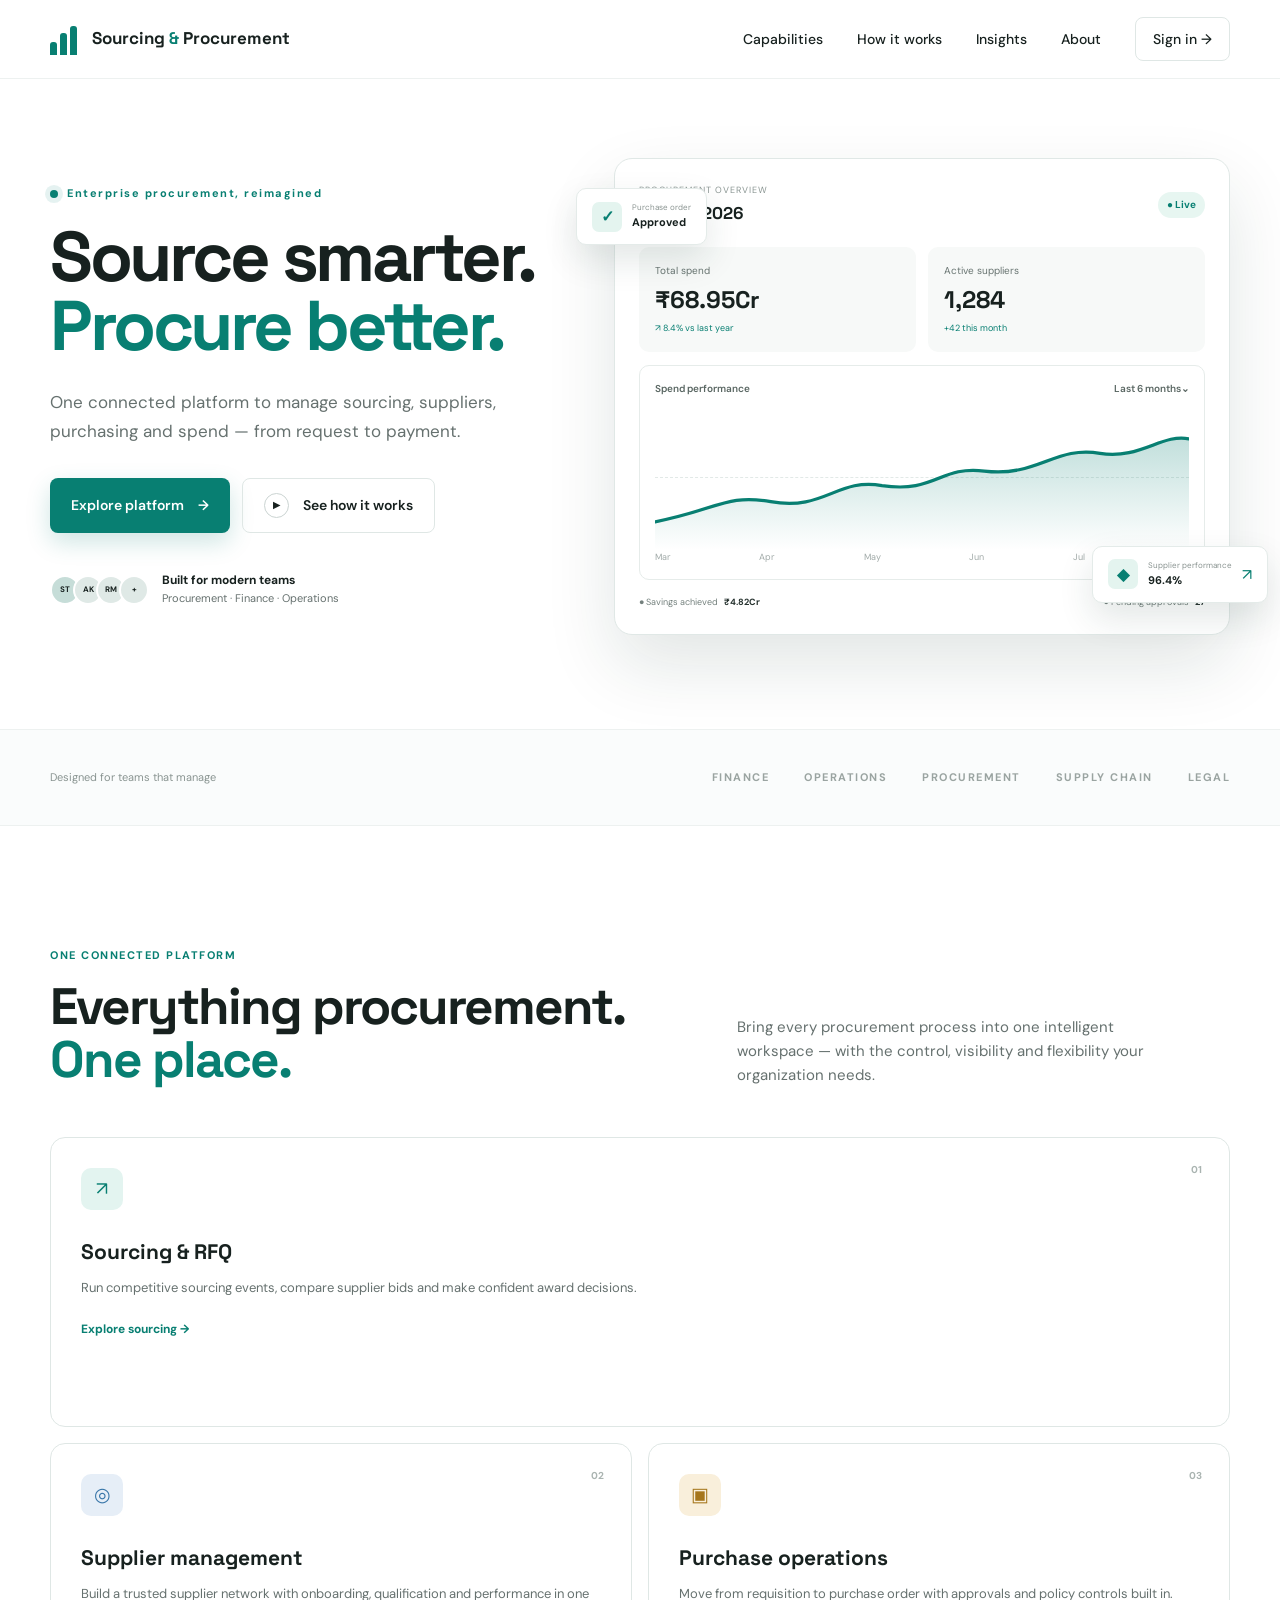
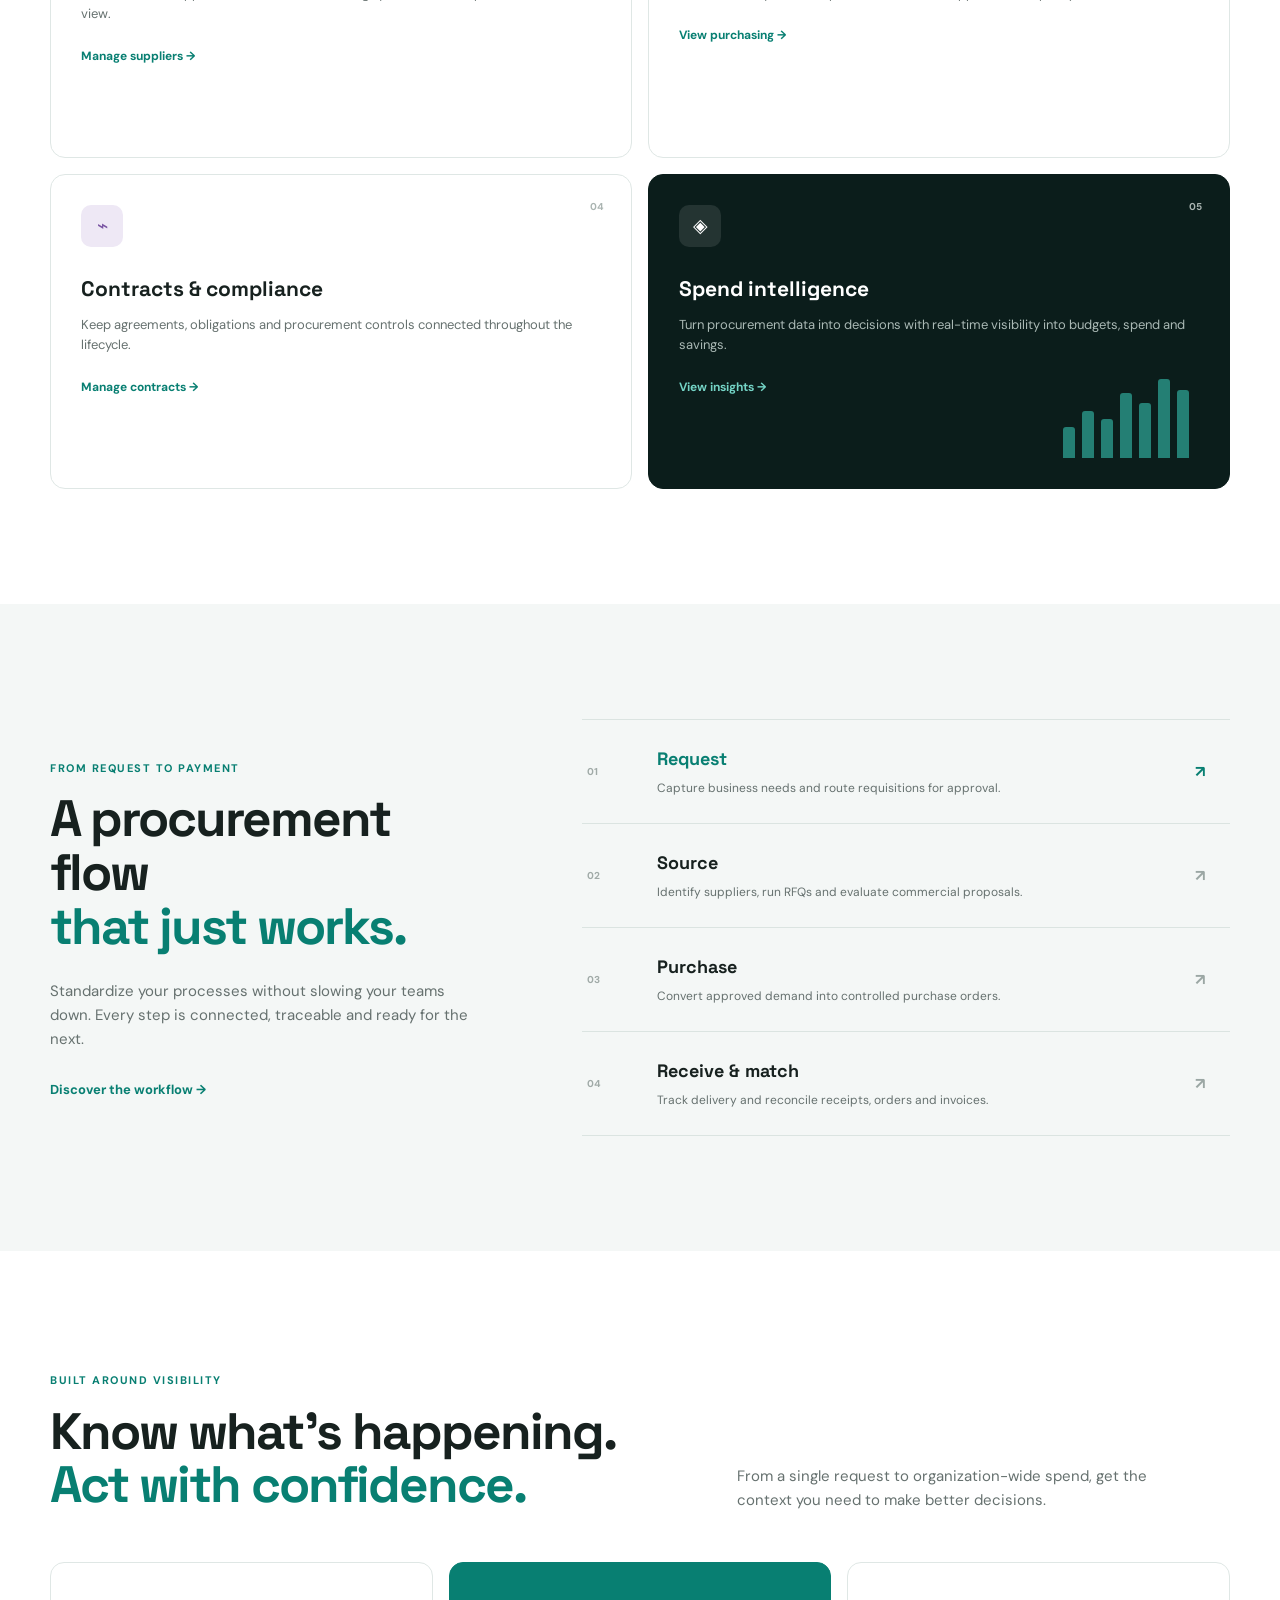
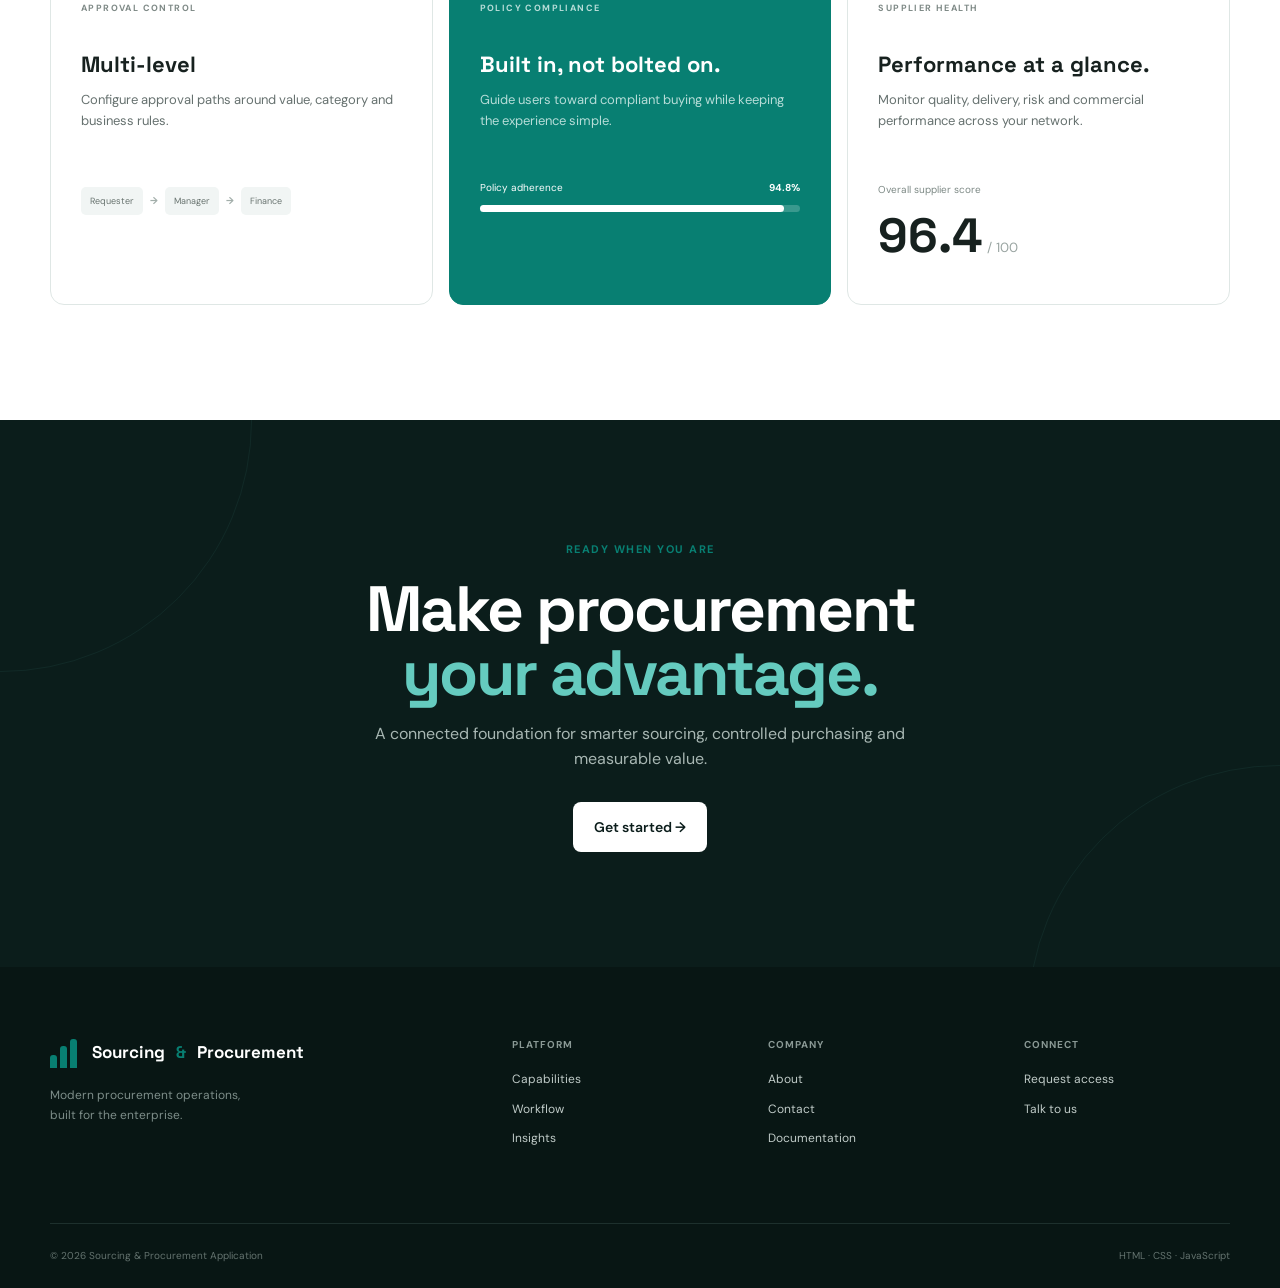
==== spo-ui/index.html @ 941aa585 "Added frontend" ====
<!DOCTYPE html>
<html lang="en">
<head>
    <meta charset="UTF-8">
    <meta name="viewport" content="width=device-width, initial-scale=1.0">

    <meta name="description"
          content="Sourcing & Procurement Application - Modern enterprise procurement platform">

    <title>Sourcing & Procurement</title>

    <link rel="preconnect" href="https://fonts.googleapis.com">
    <link rel="preconnect" href="https://fonts.gstatic.com" crossorigin>

    <link
        href="https://fonts.googleapis.com/css2?family=DM+Sans:wght@400;500;600;700&family=Space+Grotesk:wght@500;600;700&display=swap"
        rel="stylesheet"
    >

    <link rel="stylesheet" href="css/style.css">
</head>

<body>

<div class="page">

    <!-- ================= HEADER ================= -->

    <header class="header">

        <nav class="navbar container">

            <a href="#" class="logo">
                <span class="logo-icon">
                    <span></span>
                    <span></span>
                    <span></span>
                </span>

                <span>
                    Sourcing
                    <strong>&amp;</strong>
                    Procurement
                </span>
            </a>

            <button
                class="menu-toggle"
                id="menuToggle"
                aria-label="Toggle navigation"
            >
                ☰
            </button>

            <div class="nav-links" id="navLinks">

                <a href="#capabilities">Capabilities</a>

                <a href="#workflow">How it works</a>

                <a href="#insights">Insights</a>

                <a href="#about">About</a>

                <a href="#login" class="nav-button">
                    Sign in →
                </a>

            </div>

        </nav>

    </header>


    <!-- ================= HERO ================= -->

    <main>

        <section class="hero container">

            <div class="hero-content">

                <div class="eyebrow">
                    <span class="pulse"></span>

                    Enterprise procurement, reimagined
                </div>

                <h1>
                    Source smarter.
                    <br>

                    <span>Procure better.</span>
                </h1>

                <p>
                    One connected platform to manage sourcing,
                    suppliers, purchasing and spend —
                    from request to payment.
                </p>

                <div class="hero-actions">

                    <a href="#capabilities" class="button primary">
                        Explore platform
                        <span>→</span>
                    </a>

                    <a href="#workflow" class="button secondary">
                        <span class="play">▶</span>
                        See how it works
                    </a>

                </div>

                <div class="hero-proof">

                    <div class="avatars">

                        <span>ST</span>
                        <span>AK</span>
                        <span>RM</span>
                        <span>+</span>

                    </div>

                    <div>
                        <strong>Built for modern teams</strong>

                        <small>
                            Procurement · Finance · Operations
                        </small>
                    </div>

                </div>

            </div>


            <!-- Dashboard Preview -->

            <div class="dashboard-wrapper">

                <div class="dashboard">

                    <div class="dashboard-header">

                        <div>

                            <small>PROCUREMENT OVERVIEW</small>

                            <h3>August 2026</h3>

                        </div>

                        <span class="live">
                            ● Live
                        </span>

                    </div>


                    <div class="metrics">

                        <div class="metric">

                            <span>Total spend</span>

                            <strong>₹68.95Cr</strong>

                            <small class="positive">
                                ↗ 8.4% vs last year
                            </small>

                        </div>


                        <div class="metric">

                            <span>Active suppliers</span>

                            <strong>1,284</strong>

                            <small class="positive">
                                +42 this month
                            </small>

                        </div>

                    </div>


                    <div class="chart-card">

                        <div class="chart-header">

                            <span>
                                Spend performance
                            </span>

                            <span>
                                Last 6 months⌄
                            </span>

                        </div>

                        <div class="chart">

                            <div class="chart-line"></div>

                            <svg
                                viewBox="0 0 600 180"
                                preserveAspectRatio="none"
                            >

                                <defs>

                                    <linearGradient
                                        id="chartGradient"
                                        x1="0"
                                        y1="0"
                                        x2="0"
                                        y2="1"
                                    >

                                        <stop
                                            offset="0%"
                                            stop-color="#087f72"
                                            stop-opacity=".25"
                                        />

                                        <stop
                                            offset="100%"
                                            stop-color="#087f72"
                                            stop-opacity="0"
                                        />

                                    </linearGradient>

                                </defs>


                                <path
                                    d="M0 145
                                       C70 130 80 110 130 120
                                       C190 132 205 90 255 100
                                       C315 110 320 75 370 82
                                       C430 90 450 50 500 60
                                       C545 68 570 35 600 42
                                       L600 180
                                       L0 180 Z"
                                    fill="url(#chartGradient)"
                                />

                                <path
                                    d="M0 145
                                       C70 130 80 110 130 120
                                       C190 132 205 90 255 100
                                       C315 110 320 75 370 82
                                       C430 90 450 50 500 60
                                       C545 68 570 35 600 42"
                                    fill="none"
                                    stroke="#087f72"
                                    stroke-width="4"
                                    stroke-linecap="round"
                                />

                            </svg>

                        </div>


                        <div class="chart-labels">

                            <span>Mar</span>
                            <span>Apr</span>
                            <span>May</span>
                            <span>Jun</span>
                            <span>Jul</span>
                            <span>Aug</span>

                        </div>

                    </div>


                    <div class="dashboard-footer">

                        <span>
                            ● Savings achieved
                            <strong>₹4.82Cr</strong>
                        </span>

                        <span>
                            ● Pending approvals
                            <strong>27</strong>
                        </span>

                    </div>

                </div>


                <div class="floating-card approval">

                    <span class="floating-icon">✓</span>

                    <div>

                        <small>Purchase order</small>

                        <strong>Approved</strong>

                    </div>

                </div>


                <div class="floating-card supplier">

                    <span class="floating-icon">◆</span>

                    <div>

                        <small>Supplier performance</small>

                        <strong>96.4%</strong>

                    </div>

                    <span class="trend">↗</span>

                </div>

            </div>

        </section>


        <!-- ================= TRUST ================= -->

        <section class="trust-section">

            <div class="container trust">

                <span>Designed for teams that manage</span>

                <div>

                    <strong>FINANCE</strong>

                    <strong>OPERATIONS</strong>

                    <strong>PROCUREMENT</strong>

                    <strong>SUPPLY CHAIN</strong>

                    <strong>LEGAL</strong>

                </div>

            </div>

        </section>


        <!-- ================= CAPABILITIES ================= -->

        <section
            class="section container"
            id="capabilities"
        >

            <div class="section-heading">

                <div>

                    <small>ONE CONNECTED PLATFORM</small>

                    <h2>
                        Everything procurement.
                        <br>

                        <span>One place.</span>
                    </h2>

                </div>

                <p>
                    Bring every procurement process into one
                    intelligent workspace — with the control,
                    visibility and flexibility your organization needs.
                </p>

            </div>


            <div class="capability-grid">


                <article class="capability-card large">

                    <span class="card-number">01</span>

                    <div class="feature-icon teal">
                        ↗
                    </div>

                    <h3>Sourcing &amp; RFQ</h3>

                    <p>
                        Run competitive sourcing events,
                        compare supplier bids and make
                        confident award decisions.
                    </p>

                    <a href="#">
                        Explore sourcing →
                    </a>

                </article>


                <article class="capability-card">

                    <span class="card-number">02</span>

                    <div class="feature-icon blue">
                        ◎
                    </div>

                    <h3>Supplier management</h3>

                    <p>
                        Build a trusted supplier network with
                        onboarding, qualification and performance
                        in one view.
                    </p>

                    <a href="#">
                        Manage suppliers →
                    </a>

                </article>


                <article class="capability-card">

                    <span class="card-number">03</span>

                    <div class="feature-icon gold">
                        ▣
                    </div>

                    <h3>Purchase operations</h3>

                    <p>
                        Move from requisition to purchase order
                        with approvals and policy controls built in.
                    </p>

                    <a href="#">
                        View purchasing →
                    </a>

                </article>


                <article class="capability-card">

                    <span class="card-number">04</span>

                    <div class="feature-icon purple">
                        ⌁
                    </div>

                    <h3>Contracts &amp; compliance</h3>

                    <p>
                        Keep agreements, obligations and
                        procurement controls connected throughout
                        the lifecycle.
                    </p>

                    <a href="#">
                        Manage contracts →
                    </a>

                </article>


                <article class="capability-card dark">

                    <span class="card-number">05</span>

                    <div class="feature-icon white">
                        ◈
                    </div>

                    <h3>Spend intelligence</h3>

                    <p>
                        Turn procurement data into decisions with
                        real-time visibility into budgets, spend
                        and savings.
                    </p>

                    <a href="#">
                        View insights →
                    </a>

                    <div class="bars">

                        <span></span>
                        <span></span>
                        <span></span>
                        <span></span>
                        <span></span>
                        <span></span>
                        <span></span>

                    </div>

                </article>

            </div>

        </section>


        <!-- ================= WORKFLOW ================= -->

        <section
            class="workflow"
            id="workflow"
        >

            <div class="container workflow-grid">

                <div>

                    <small>FROM REQUEST TO PAYMENT</small>

                    <h2>
                        A procurement flow
                        <br>

                        <span>that just works.</span>
                    </h2>

                    <p>
                        Standardize your processes without slowing
                        your teams down. Every step is connected,
                        traceable and ready for the next.
                    </p>

                    <a href="#" class="text-link">
                        Discover the workflow →
                    </a>

                </div>


                <div class="steps">

                    <div class="step active">

                        <span>01</span>

                        <div>

                            <strong>Request</strong>

                            <p>
                                Capture business needs and route
                                requisitions for approval.
                            </p>

                        </div>

                        <b>↗</b>

                    </div>


                    <div class="step">

                        <span>02</span>

                        <div>

                            <strong>Source</strong>

                            <p>
                                Identify suppliers, run RFQs and
                                evaluate commercial proposals.
                            </p>

                        </div>

                        <b>↗</b>

                    </div>


                    <div class="step">

                        <span>03</span>

                        <div>

                            <strong>Purchase</strong>

                            <p>
                                Convert approved demand into
                                controlled purchase orders.
                            </p>

                        </div>

                        <b>↗</b>

                    </div>


                    <div class="step">

                        <span>04</span>

                        <div>

                            <strong>Receive &amp; match</strong>

                            <p>
                                Track delivery and reconcile
                                receipts, orders and invoices.
                            </p>

                        </div>

                        <b>↗</b>

                    </div>

                </div>

            </div>

        </section>


        <!-- ================= INSIGHTS ================= -->

        <section
            class="section container"
            id="insights"
        >

            <div class="section-heading">

                <div>

                    <small>BUILT AROUND VISIBILITY</small>

                    <h2>
                        Know what's happening.
                        <br>

                        <span>Act with confidence.</span>
                    </h2>

                </div>

                <p>
                    From a single request to organization-wide
                    spend, get the context you need to make
                    better decisions.
                </p>

            </div>


            <div class="insight-grid">

                <article class="insight-card">

                    <small>APPROVAL CONTROL</small>

                    <h3>Multi-level</h3>

                    <p>
                        Configure approval paths around value,
                        category and business rules.
                    </p>

                    <div class="approval-flow">

                        <span>Requester</span>
                        <b>→</b>
                        <span>Manager</span>
                        <b>→</b>
                        <span>Finance</span>

                    </div>

                </article>


                <article class="insight-card highlight">

                    <small>POLICY COMPLIANCE</small>

                    <h3>Built in, not bolted on.</h3>

                    <p>
                        Guide users toward compliant buying while
                        keeping the experience simple.
                    </p>

                    <div class="progress">

                        <div>

                            <span>Policy adherence</span>

                            <strong>94.8%</strong>

                        </div>

                        <div class="progress-bar">

                            <span></span>

                        </div>

                    </div>

                </article>


                <article class="insight-card">

                    <small>SUPPLIER HEALTH</small>

                    <h3>Performance at a glance.</h3>

                    <p>
                        Monitor quality, delivery, risk and
                        commercial performance across your network.
                    </p>

                    <div class="score">

                        <span>Overall supplier score</span>

                        <strong>96.4</strong>

                        <small>/ 100</small>

                    </div>

                </article>

            </div>

        </section>


        <!-- ================= CTA ================= -->

        <section class="cta" id="login">

            <div class="container">

                <small>READY WHEN YOU ARE</small>

                <h2>
                    Make procurement
                    <br>
                    <em>your advantage.</em>
                </h2>

                <p>
                    A connected foundation for smarter sourcing,
                    controlled purchasing and measurable value.
                </p>

                <a href="mailto:procurement@example.com"
                   class="button light">

                    Get started →

                </a>

            </div>

        </section>

    </main>


    <!-- ================= FOOTER ================= -->

    <footer id="about">

        <div class="container footer-grid">

            <div>

                <a href="#" class="logo">

                    <span class="logo-icon">
                        <span></span>
                        <span></span>
                        <span></span>
                    </span>

                    Sourcing
                    <strong>&amp;</strong>
                    Procurement

                </a>

                <p>
                    Modern procurement operations,
                    <br>
                    built for the enterprise.
                </p>

            </div>


            <div>

                <h4>Platform</h4>

                <a href="#capabilities">Capabilities</a>

                <a href="#workflow">Workflow</a>

                <a href="#insights">Insights</a>

            </div>


            <div>

                <h4>Company</h4>

                <a href="#about">About</a>

                <a href="#login">Contact</a>

                <a href="#">Documentation</a>

            </div>


            <div>

                <h4>Connect</h4>

                <a href="#login">Request access</a>

                <a href="#login">Talk to us</a>

            </div>

        </div>


        <div class="container footer-bottom">

            <span>
                © 2026 Sourcing &amp; Procurement Application
            </span>

            <span>
                HTML · CSS · JavaScript
            </span>

        </div>

    </footer>

</div>


<script src="js/app.js"></script>

</body>
</html>
---- spo-ui/css/style.css ----
:root {
    --primary: #087f72;
    --primary-dark: #05665c;
    --dark: #0b1d1b;
    --text: #17211f;
    --muted: #66716f;
    --light: #f4f7f6;
    --border: #dfe7e5;
    --white: #ffffff;
    --gold: #d39b32;
}

* {
    margin: 0;
    padding: 0;
    box-sizing: border-box;
}

html {
    scroll-behavior: smooth;
}

body {
    font-family: "DM Sans", sans-serif;
    color: var(--text);
    background: #ffffff;
    line-height: 1.6;
}

a {
    color: inherit;
    text-decoration: none;
}

.container {
    width: min(1180px, calc(100% - 48px));
    margin: auto;
}


/* ================= HEADER ================= */

.header {
    position: relative;
    z-index: 20;
    background: rgba(255,255,255,.95);
    border-bottom: 1px solid #edf1f0;
}

.navbar {
    height: 78px;
    display: flex;
    align-items: center;
    justify-content: space-between;
}

.logo {
    display: flex;
    align-items: center;
    gap: 11px;
    font-family: "Space Grotesk", sans-serif;
    font-weight: 700;
    font-size: 17px;
}

.logo strong {
    color: var(--primary);
}

.logo-icon {
    width: 31px;
    height: 31px;
    display: flex;
    align-items: end;
    gap: 3px;
}

.logo-icon span {
    width: 7px;
    border-radius: 3px 3px 0 0;
    background: var(--primary);
}

.logo-icon span:nth-child(1) {
    height: 13px;
}

.logo-icon span:nth-child(2) {
    height: 22px;
}

.logo-icon span:nth-child(3) {
    height: 29px;
}

.nav-links {
    display: flex;
    align-items: center;
    gap: 34px;
    font-size: 14px;
    font-weight: 500;
}

.nav-links a {
    transition: .2s;
}

.nav-links a:hover {
    color: var(--primary);
}

.nav-button {
    padding: 10px 17px;
    border: 1px solid var(--border);
    border-radius: 8px;
}

.menu-toggle {
    display: none;
    border: 0;
    background: transparent;
    font-size: 25px;
}


/* ================= HERO ================= */

.hero {
    min-height: 650px;
    display: grid;
    grid-template-columns: .9fr 1.1fr;
    gap: 60px;
    align-items: center;
    padding-top: 65px;
    padding-bottom: 80px;
}

.eyebrow,
.section-heading small,
.workflow small,
.cta > div > small {
    color: var(--primary);
    font-size: 11px;
    font-weight: 700;
    letter-spacing: 1.5px;
}

.eyebrow {
    display: flex;
    align-items: center;
    gap: 9px;
    margin-bottom: 20px;
}

.pulse {
    width: 8px;
    height: 8px;
    background: var(--primary);
    border-radius: 50%;
    box-shadow: 0 0 0 5px rgba(8,127,114,.1);
}

.hero h1 {
    font-family: "Space Grotesk", sans-serif;
    font-size: clamp(48px, 5.5vw, 76px);
    line-height: .98;
    letter-spacing: -3.5px;
    margin-bottom: 27px;
}

.hero h1 span,
.section-heading h2 span,
.workflow h2 span {
    color: var(--primary);
}

.hero-content > p {
    max-width: 550px;
    color: var(--muted);
    font-size: 17px;
    line-height: 1.75;
}

.hero-actions {
    display: flex;
    gap: 12px;
    margin-top: 31px;
}

.button {
    display: inline-flex;
    align-items: center;
    gap: 14px;
    padding: 14px 21px;
    border-radius: 8px;
    font-weight: 600;
    font-size: 14px;
    transition: transform .2s, box-shadow .2s;
}

.button:hover {
    transform: translateY(-2px);
}

.primary {
    color: white;
    background: var(--primary);
    box-shadow: 0 9px 25px rgba(8,127,114,.2);
}

.secondary {
    border: 1px solid var(--border);
}

.play {
    font-size: 9px;
    border: 1px solid #cbd4d2;
    width: 25px;
    height: 25px;
    border-radius: 50%;
    display: grid;
    place-items: center;
}

.hero-proof {
    display: flex;
    align-items: center;
    gap: 13px;
    margin-top: 38px;
}

.hero-proof strong,
.hero-proof small {
    display: block;
}

.hero-proof strong {
    font-size: 12px;
}

.hero-proof small {
    color: var(--muted);
    font-size: 11px;
}

.avatars {
    display: flex;
}

.avatars span {
    width: 30px;
    height: 30px;
    display: grid;
    place-items: center;
    margin-left: -7px;
    border: 2px solid white;
    border-radius: 50%;
    background: #dfe9e6;
    font-size: 8px;
    font-weight: 700;
}

.avatars span:first-child {
    margin-left: 0;
    background: #c6ddd8;
}


/* ================= DASHBOARD ================= */

.dashboard-wrapper {
    position: relative;
}

.dashboard {
    position: relative;
    z-index: 2;
    background: #fff;
    border: 1px solid #e0e8e6;
    border-radius: 18px;
    padding: 24px;
    box-shadow: 0 30px 70px rgba(18,50,45,.12);
}

.dashboard-header,
.chart-header,
.dashboard-footer {
    display: flex;
    align-items: center;
    justify-content: space-between;
}

.dashboard-header small {
    display: block;
    font-size: 9px;
    letter-spacing: 1px;
    color: #8b9693;
}

.dashboard-header h3 {
    font-family: "Space Grotesk";
    font-size: 17px;
    margin-top: 2px;
}

.live {
    background: #e7f6f1;
    color: var(--primary);
    padding: 5px 9px;
    border-radius: 20px;
    font-size: 10px;
    font-weight: 700;
}

.metrics {
    display: grid;
    grid-template-columns: 1fr 1fr;
    gap: 12px;
    margin: 20px 0 13px;
}

.metric {
    padding: 16px;
    background: #f7f9f8;
    border-radius: 10px;
}

.metric span,
.metric small {
    display: block;
}

.metric span {
    color: #687471;
    font-size: 10px;
}

.metric strong {
    font-family: "Space Grotesk";
    font-size: 24px;
    display: block;
    margin: 2px 0;
}

.metric small {
    font-size: 9px;
}

.positive {
    color: var(--primary);
}

.chart-card {
    border: 1px solid #e6ecea;
    border-radius: 10px;
    padding: 15px;
}

.chart-header {
    font-size: 10px;
    font-weight: 600;
    color: #596662;
}

.chart {
    position: relative;
    height: 145px;
    margin-top: 8px;
}

.chart svg {
    position: absolute;
    inset: 0;
    width: 100%;
    height: 100%;
}

.chart-line {
    position: absolute;
    left: 0;
    right: 0;
    top: 50%;
    border-top: 1px dashed #e2e9e7;
}

.chart-labels {
    display: flex;
    justify-content: space-between;
    color: #a1aaa8;
    font-size: 9px;
}

.dashboard-footer {
    margin-top: 15px;
    font-size: 9px;
    color: #74807d;
}

.dashboard-footer strong {
    color: #26322f;
    margin-left: 4px;
}

.floating-card {
    position: absolute;
    z-index: 4;
    display: flex;
    align-items: center;
    gap: 10px;
    background: white;
    border: 1px solid #e4ebe9;
    padding: 12px 15px;
    border-radius: 10px;
    box-shadow: 0 15px 35px rgba(22,54,50,.12);
}

.floating-card small,
.floating-card strong {
    display: block;
}

.floating-card small {
    font-size: 8px;
    color: #899390;
}

.floating-card strong {
    font-size: 11px;
}

.floating-icon {
    width: 30px;
    height: 30px;
    display: grid;
    place-items: center;
    border-radius: 7px;
    background: #e4f4ef;
    color: var(--primary);
    font-weight: 700;
}

.approval {
    top: 30px;
    left: -38px;
}

.supplier {
    right: -38px;
    bottom: 32px;
}

.trend {
    color: var(--primary);
}


/* ================= TRUST ================= */

.trust-section {
    border-top: 1px solid #edf1f0;
    border-bottom: 1px solid #edf1f0;
    background: #fafcfc;
}

.trust {
    min-height: 95px;
    display: flex;
    align-items: center;
    justify-content: space-between;
    gap: 30px;
}

.trust > span {
    color: #899491;
    font-size: 11px;
}

.trust > div {
    display: flex;
    gap: 35px;
    flex-wrap: wrap;
}

.trust strong {
    color: #9aa4a1;
    font-size: 11px;
    letter-spacing: 1.5px;
}


/* ================= SECTIONS ================= */

.section {
    padding-top: 115px;
    padding-bottom: 115px;
}

.section-heading {
    display: grid;
    grid-template-columns: 1fr .8fr;
    gap: 70px;
    align-items: end;
    margin-bottom: 50px;
}

.section-heading h2,
.workflow h2 {
    font-family: "Space Grotesk";
    font-size: clamp(38px, 4vw, 55px);
    line-height: 1.05;
    letter-spacing: -2px;
    margin-top: 13px;
}

.section-heading > p {
    color: var(--muted);
    font-size: 15px;
    max-width: 440px;
}


/* ================= CAPABILITIES ================= */

.capability-grid {
    display: grid;
    grid-template-columns: repeat(2, 1fr);
    gap: 16px;
}

.capability-card {
    position: relative;
    min-height: 315px;
    padding: 30px;
    border: 1px solid var(--border);
    border-radius: 15px;
    overflow: hidden;
    transition: transform .2s, box-shadow .2s;
}

.capability-card:hover {
    transform: translateY(-4px);
    box-shadow: 0 15px 35px rgba(20,50,45,.08);
}

.capability-card.large {
    grid-column: span 2;
    min-height: 290px;
}

.card-number {
    position: absolute;
    top: 24px;
    right: 27px;
    color: #aab4b1;
    font-size: 10px;
    font-weight: 700;
}

.feature-icon {
    width: 42px;
    height: 42px;
    border-radius: 10px;
    display: grid;
    place-items: center;
    font-size: 19px;
    margin-bottom: 25px;
}

.teal {
    background: #e3f4f0;
    color: var(--primary);
}

.blue {
    background: #e6eef7;
    color: #3775a8;
}

.gold {
    background: #f9efdb;
    color: #a6761c;
}

.purple {
    background: #eee8f5;
    color: #7954a2;
}

.white {
    background: rgba(255,255,255,.1);
    color: white;
}

.capability-card h3 {
    font-family: "Space Grotesk";
    font-size: 21px;
    margin-bottom: 9px;
}

.capability-card p {
    color: var(--muted);
    font-size: 13px;
    max-width: 560px;
}

.capability-card a {
    display: inline-block;
    margin-top: 22px;
    font-size: 12px;
    color: var(--primary);
    font-weight: 700;
}

.dark {
    background: var(--dark);
    border-color: var(--dark);
    color: white;
}

.dark p {
    color: #aab9b5;
}

.dark a {
    color: #74d4c6;
}

.bars {
    position: absolute;
    right: 40px;
    bottom: 30px;
    display: flex;
    align-items: end;
    gap: 7px;
    height: 90px;
}

.bars span {
    width: 12px;
    background: #247f74;
    border-radius: 3px 3px 0 0;
}

.bars span:nth-child(1) { height: 35%; }
.bars span:nth-child(2) { height: 52%; }
.bars span:nth-child(3) { height: 44%; }
.bars span:nth-child(4) { height: 72%; }
.bars span:nth-child(5) { height: 61%; }
.bars span:nth-child(6) { height: 88%; }
.bars span:nth-child(7) { height: 76%; }


/* ================= WORKFLOW ================= */

.workflow {
    background: #f4f7f6;
    padding: 115px 0;
}

.workflow-grid {
    display: grid;
    grid-template-columns: .8fr 1.2fr;
    gap: 100px;
    align-items: center;
}

.workflow p {
    color: var(--muted);
    font-size: 15px;
    margin: 25px 0;
    max-width: 430px;
}

.text-link {
    color: var(--primary);
    font-weight: 700;
    font-size: 13px;
}

.steps {
    border-top: 1px solid #dbe4e1;
}

.step {
    display: grid;
    grid-template-columns: 50px 1fr 30px;
    align-items: center;
    gap: 20px;
    padding: 25px 5px;
    border-bottom: 1px solid #dbe4e1;
}

.step > span {
    color: #a0aaa7;
    font-size: 10px;
    font-weight: 700;
}

.step strong {
    font-family: "Space Grotesk";
    font-size: 18px;
}

.step p {
    margin: 5px 0 0;
    font-size: 12px;
    max-width: none;
}

.step > b {
    color: #9ba7a4;
}

.step.active strong,
.step.active > b {
    color: var(--primary);
}


/* ================= INSIGHTS ================= */

.insight-grid {
    display: grid;
    grid-template-columns: repeat(3, 1fr);
    gap: 16px;
}

.insight-card {
    min-height: 310px;
    padding: 30px;
    border: 1px solid var(--border);
    border-radius: 14px;
}

.insight-card > small {
    color: #7e8986;
    font-size: 9px;
    letter-spacing: 1.4px;
    font-weight: 700;
}

.insight-card h3 {
    font-family: "Space Grotesk";
    font-size: 22px;
    margin: 28px 0 8px;
}

.insight-card p {
    color: var(--muted);
    font-size: 13px;
}

.highlight {
    background: var(--primary);
    color: white;
    border-color: var(--primary);
}

.highlight p,
.highlight > small {
    color: #b7ddd8;
}

.approval-flow {
    display: flex;
    align-items: center;
    gap: 7px;
    margin-top: 55px;
}

.approval-flow span {
    padding: 7px 9px;
    background: #f1f5f4;
    border-radius: 5px;
    color: #68736f;
    font-size: 9px;
}

.approval-flow b {
    color: #a2aeaa;
    font-size: 10px;
}

.progress {
    margin-top: 48px;
}

.progress > div:first-child {
    display: flex;
    justify-content: space-between;
    font-size: 10px;
}

.progress-bar {
    height: 7px;
    background: rgba(255,255,255,.2);
    border-radius: 10px;
    margin-top: 9px;
}

.progress-bar span {
    display: block;
    width: 94.8%;
    height: 100%;
    border-radius: inherit;
    background: white;
}

.score {
    margin-top: 50px;
}

.score span {
    display: block;
    color: #7d8985;
    font-size: 10px;
}

.score strong {
    font-family: "Space Grotesk";
    font-size: 48px;
}

.score small {
    color: #9aa5a2;
}


/* ================= CTA ================= */

.cta {
    position: relative;
    overflow: hidden;
    background: var(--dark);
    color: white;
    padding: 115px 0;
    text-align: center;
}

.cta > div {
    position: relative;
    z-index: 2;
}

.cta h2 {
    font-family: "Space Grotesk";
    font-size: clamp(42px, 5vw, 66px);
    line-height: 1;
    letter-spacing: -2px;
    margin: 16px 0;
}

.cta h2 em {
    color: #65cbbf;
    font-style: normal;
}

.cta p {
    color: #a8b7b3;
    max-width: 550px;
    margin: 0 auto 30px;
}

.light {
    background: white;
    color: var(--dark);
}

.cta::before,
.cta::after {
    content: "";
    position: absolute;
    width: 500px;
    height: 500px;
    border-radius: 50%;
    border: 1px solid rgba(90,190,177,.08);
}

.cta::before {
    left: -250px;
    top: -250px;
}

.cta::after {
    right: -250px;
    bottom: -300px;
}


/* ================= FOOTER ================= */

footer {
    background: #081614;
    color: white;
    padding-top: 70px;
}

.footer-grid {
    display: grid;
    grid-template-columns: 2fr 1fr 1fr 1fr;
    gap: 50px;
    padding-bottom: 65px;
}

.footer-grid > div:first-child p {
    color: #7d8d89;
    font-size: 12px;
    margin-top: 18px;
}

.footer-grid h4 {
    color: #8a9995;
    font-size: 10px;
    text-transform: uppercase;
    letter-spacing: 1px;
    margin-bottom: 17px;
}

.footer-grid > div:not(:first-child) a {
    display: block;
    font-size: 12px;
    color: #c0cbc8;
    margin-bottom: 10px;
}

.footer-bottom {
    border-top: 1px solid #1d302d;
    min-height: 65px;
    display: flex;
    justify-content: space-between;
    align-items: center;
    color: #64736f;
    font-size: 10px;
}


/* ================= RESPONSIVE ================= */

@media (max-width: 900px) {

    .hero,
    .workflow-grid {
        grid-template-columns: 1fr;
    }

    .hero {
        padding-top: 60px;
    }

    .dashboard-wrapper {
        margin-top: 25px;
    }

    .section-heading {
        grid-template-columns: 1fr;
        gap: 20px;
    }

    .insight-grid {
        grid-template-columns: 1fr;
    }

    .workflow-grid {
        gap: 55px;
    }

    .trust {
        flex-direction: column;
        justify-content: center;
        padding: 25px 0;
    }

    .trust > div {
        justify-content: center;
    }

    .footer-grid {
        grid-template-columns: 1fr 1fr;
    }
}


@media (max-width: 650px) {

    .container {
        width: min(100% - 30px, 1180px);
    }

    .menu-toggle {
        display: block;
    }

    .nav-links {
        display: none;
        position: absolute;
        top: 78px;
        left: 0;
        right: 0;
        padding: 20px;
        background: white;
        border-bottom: 1px solid var(--border);
        flex-direction: column;
        gap: 18px;
        align-items: flex-start;
    }

    .nav-links.open {
        display: flex;
    }

    .hero h1 {
        font-size: 50px;
        letter-spacing: -2.5px;
    }

    .hero-actions {
        flex-direction: column;
        align-items: stretch;
    }

    .button {
        justify-content: center;
    }

    .dashboard {
        padding: 15px;
    }

    .approval {
        left: -8px;
        top: -35px;
    }

    .supplier {
        right: -8px;
        bottom: -35px;
    }

    .capability-grid {
        grid-template-columns: 1fr;
    }

    .capability-card.large {
        grid-column: span 1;
    }

    .bars {
        display: none;
    }

    .section,
    .workflow,
    .cta {
        padding-top: 75px;
        padding-bottom: 75px;
    }

    .footer-grid {
        grid-template-columns: 1fr 1fr;
        gap: 35px 20px;
    }

    .footer-bottom {
        flex-direction: column;
        justify-content: center;
        gap: 5px;
        padding: 15px;
    }

    .trust > div {
        gap: 15px;
    }
}
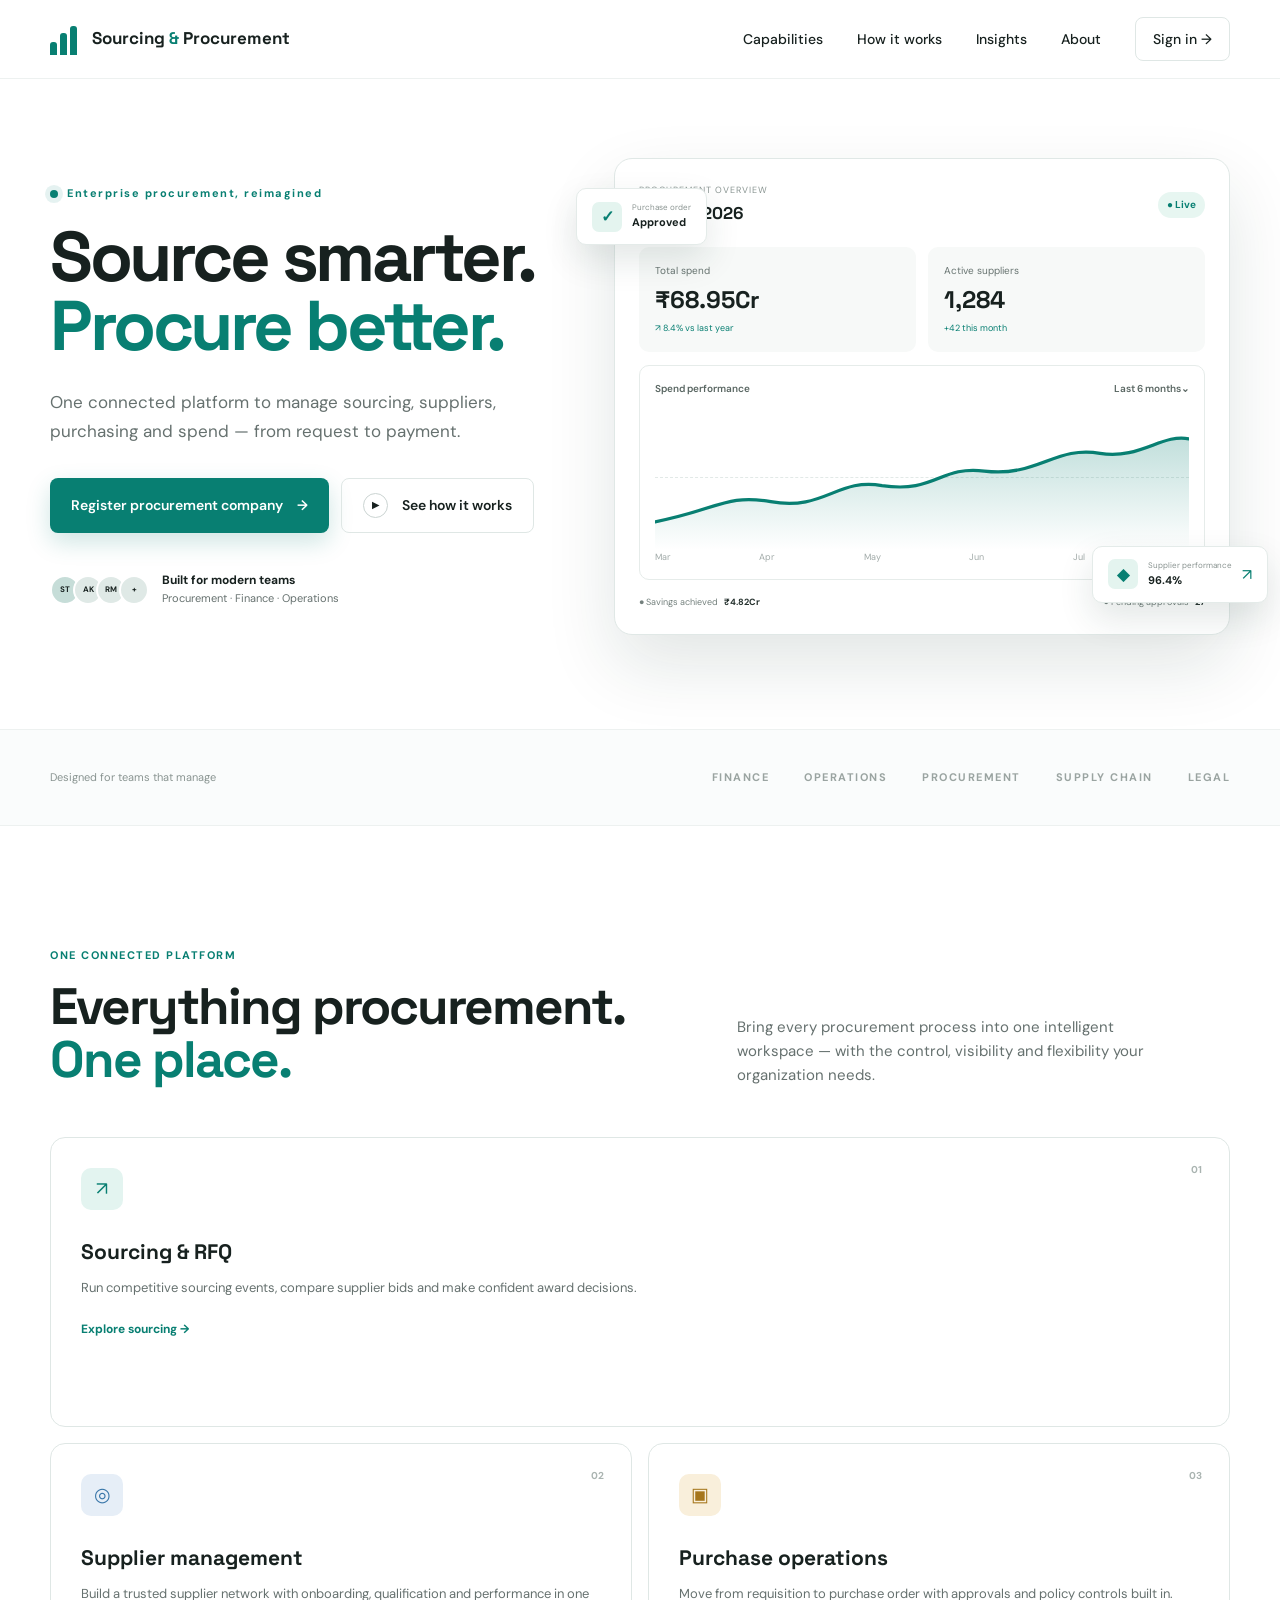
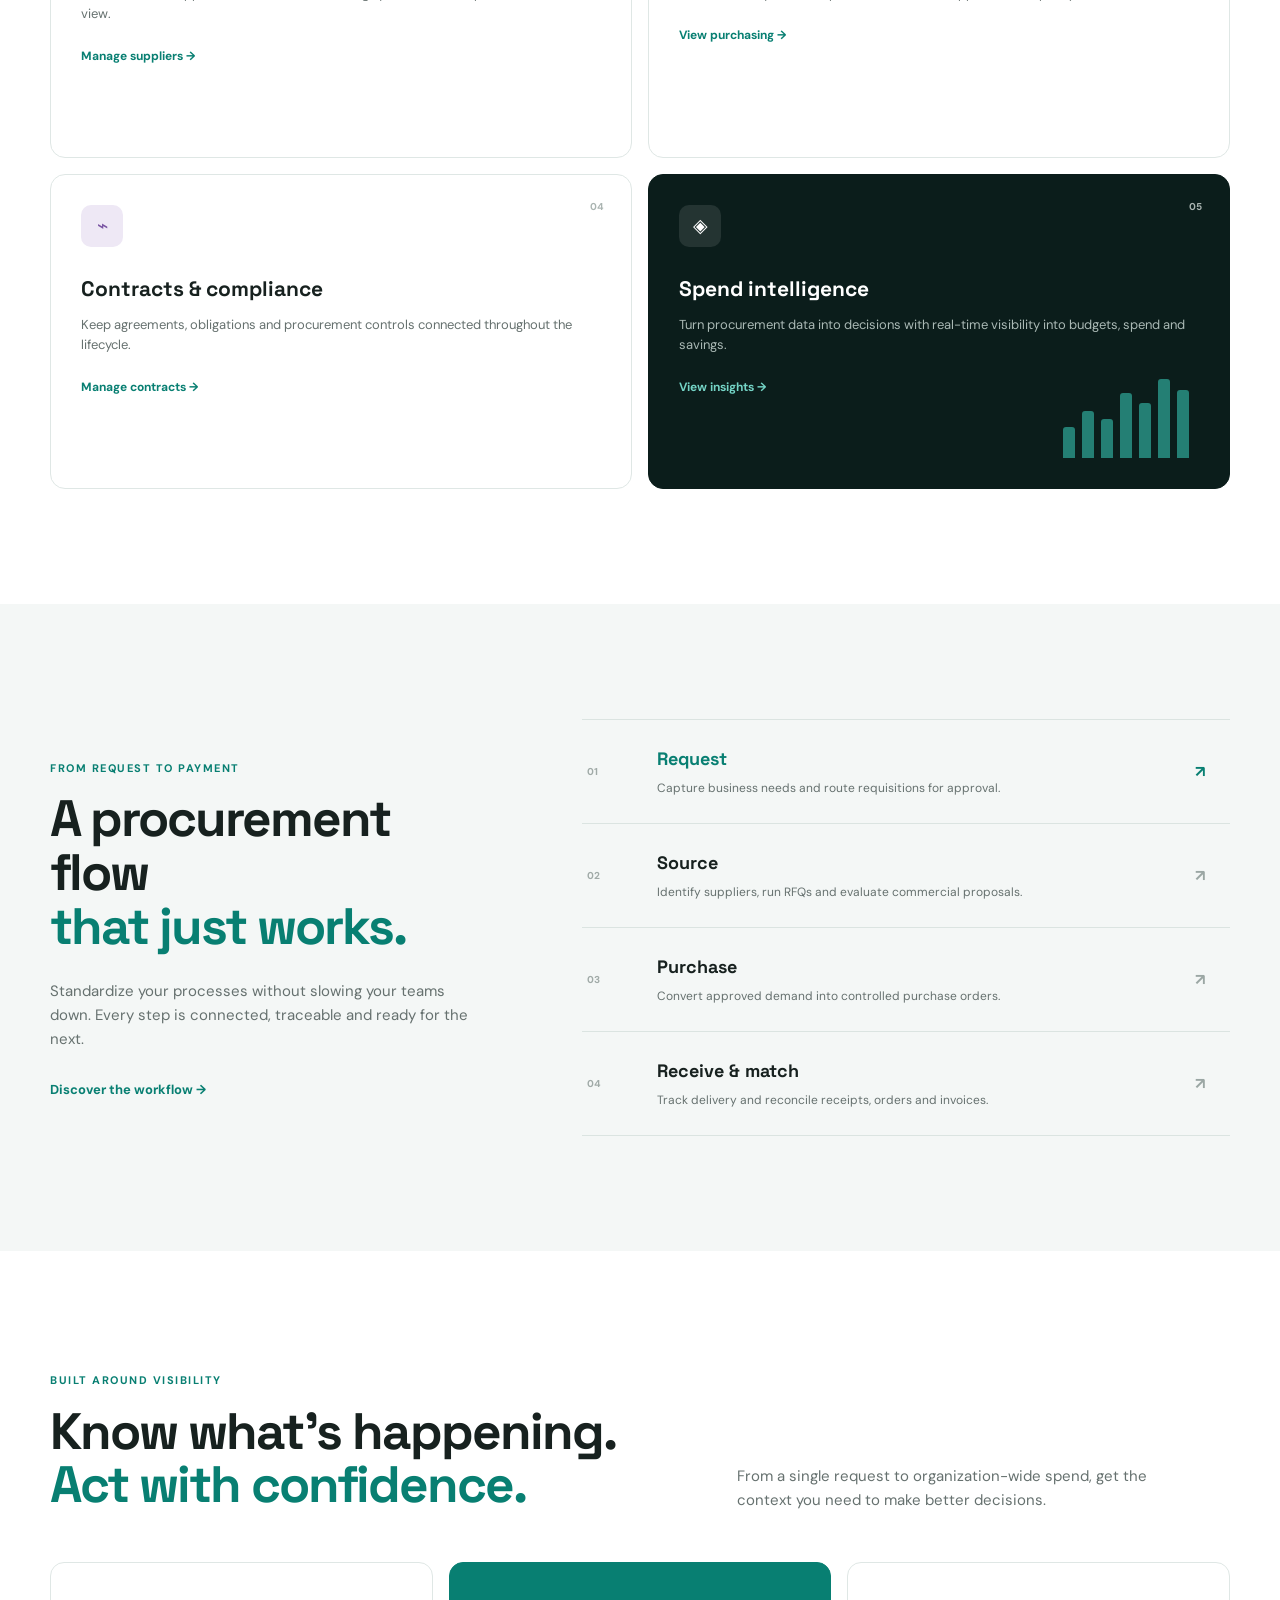
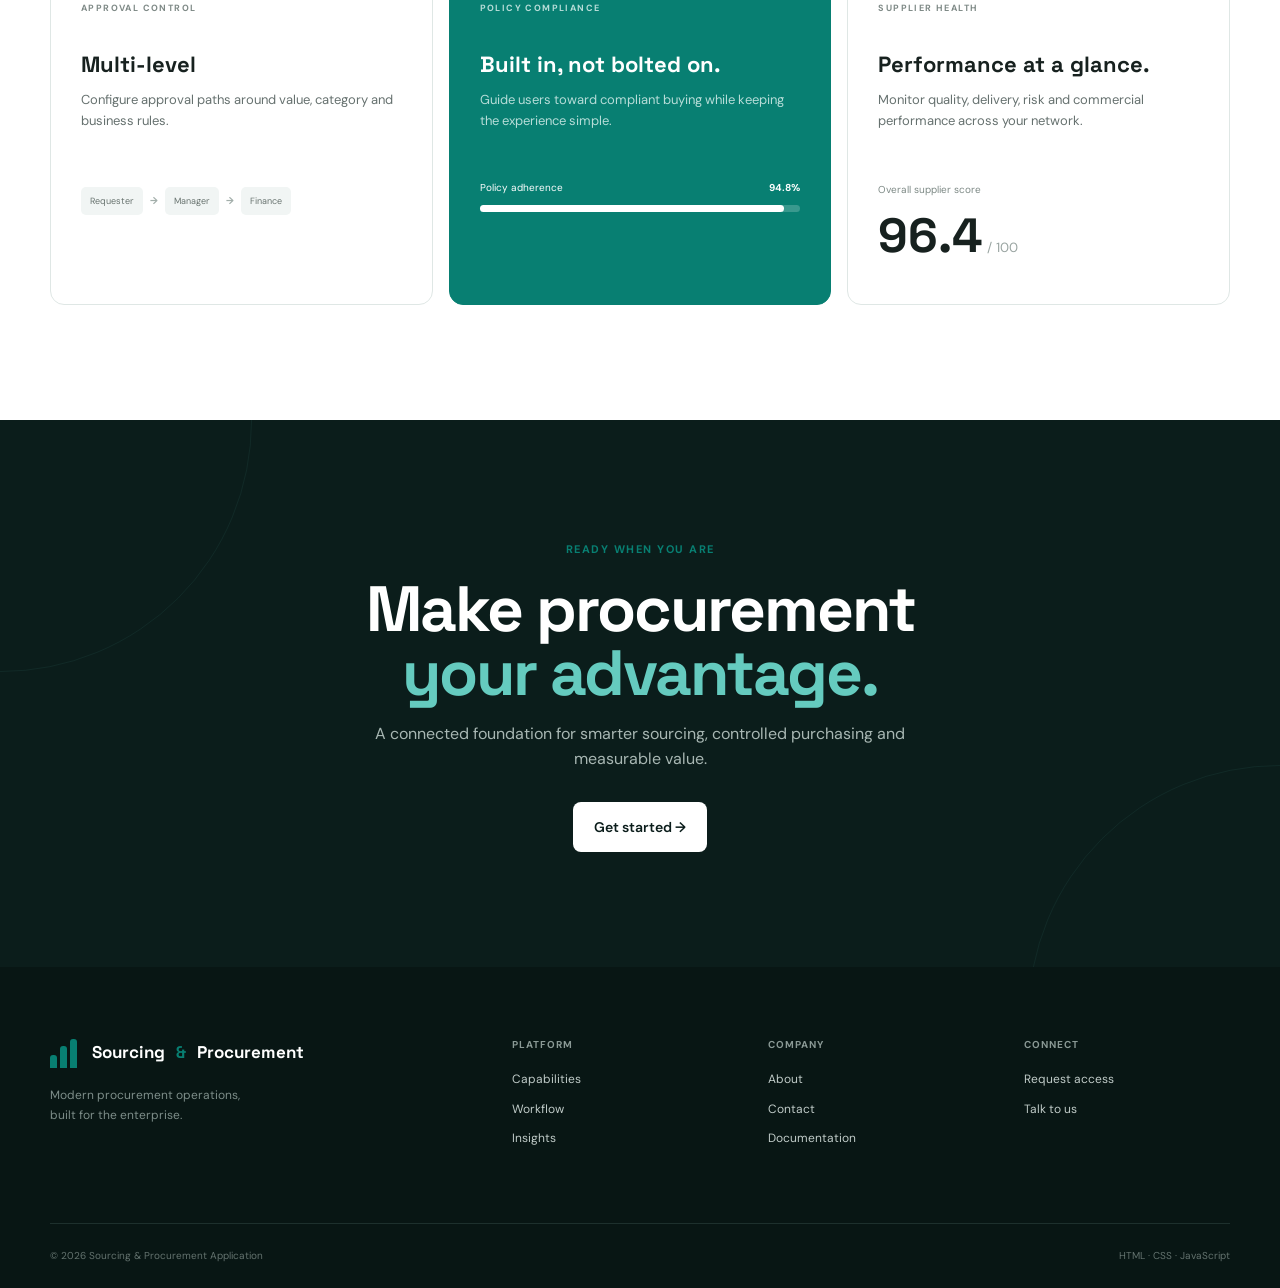
==== commit 91c762a2: "Updated UI for onboarding" ====
--- a/spo-ui/index.html
+++ b/spo-ui/index.html
@@ -102,8 +102,8 @@
 
                 <div class="hero-actions">
 
-                    <a href="#capabilities" class="button primary">
-                        Explore platform
+                   <a href="onboarding.html" class="button primary">
+                        Register procurement company
                         <span>→</span>
                     </a>
 
@@ -786,11 +786,9 @@
                     controlled purchasing and measurable value.
                 </p>
 
-                <a href="mailto:procurement@example.com"
-                   class="button light">
-
-                    Get started →
-
+                <a href="onboarding.html"
+                    class="button light">
+                        Get started →
                 </a>
 
             </div>
